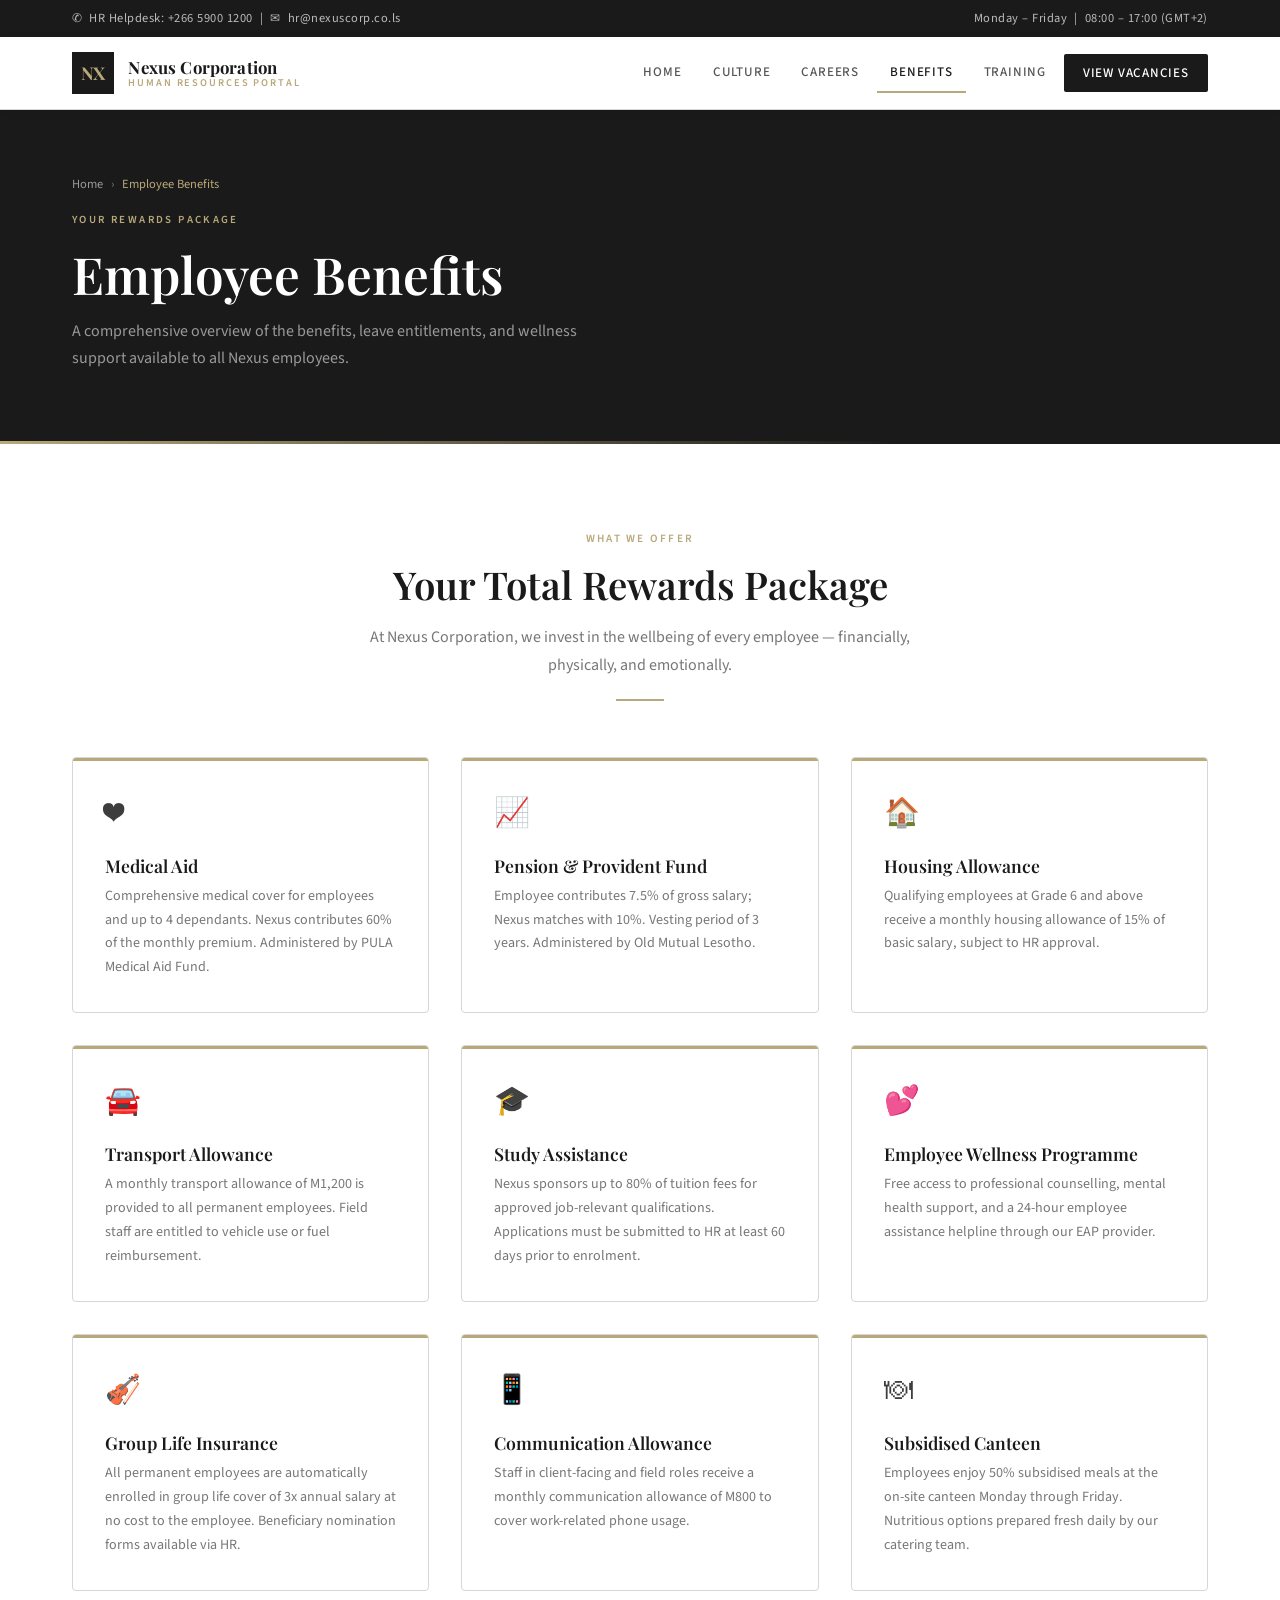
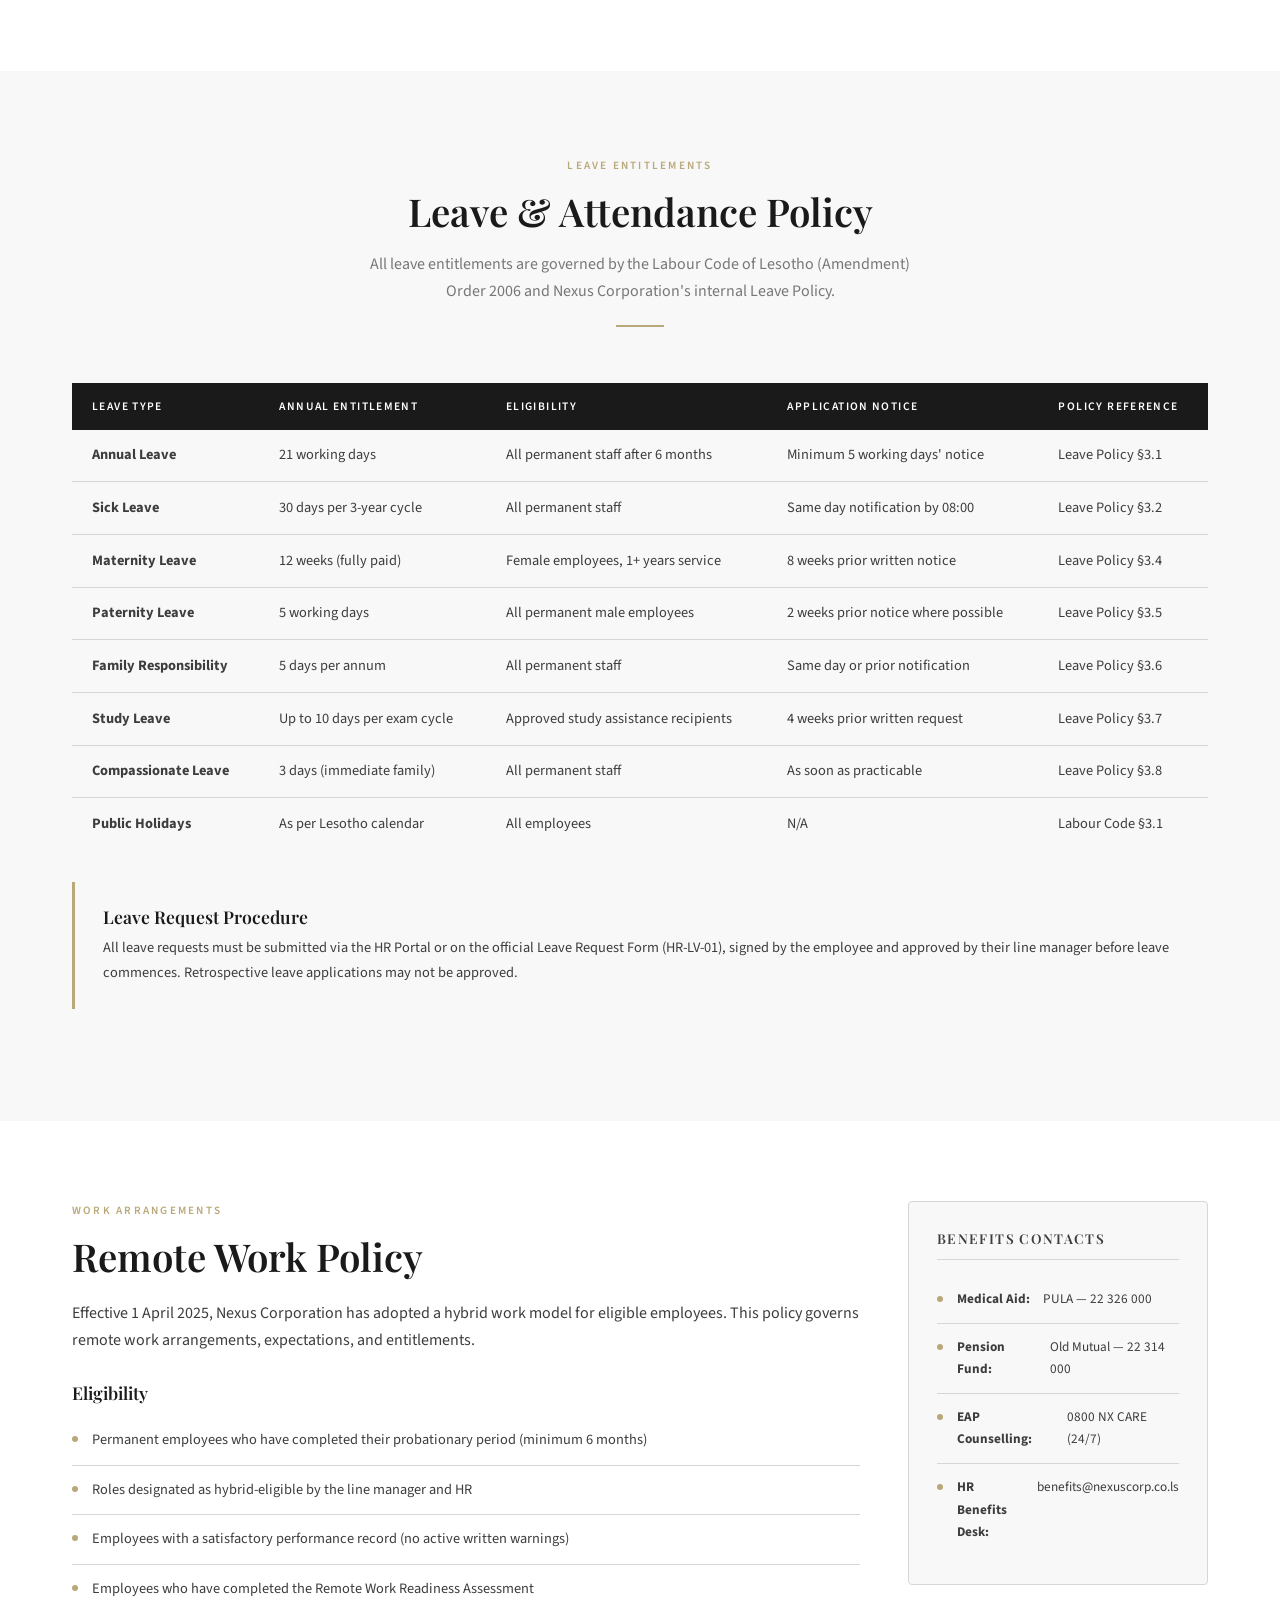
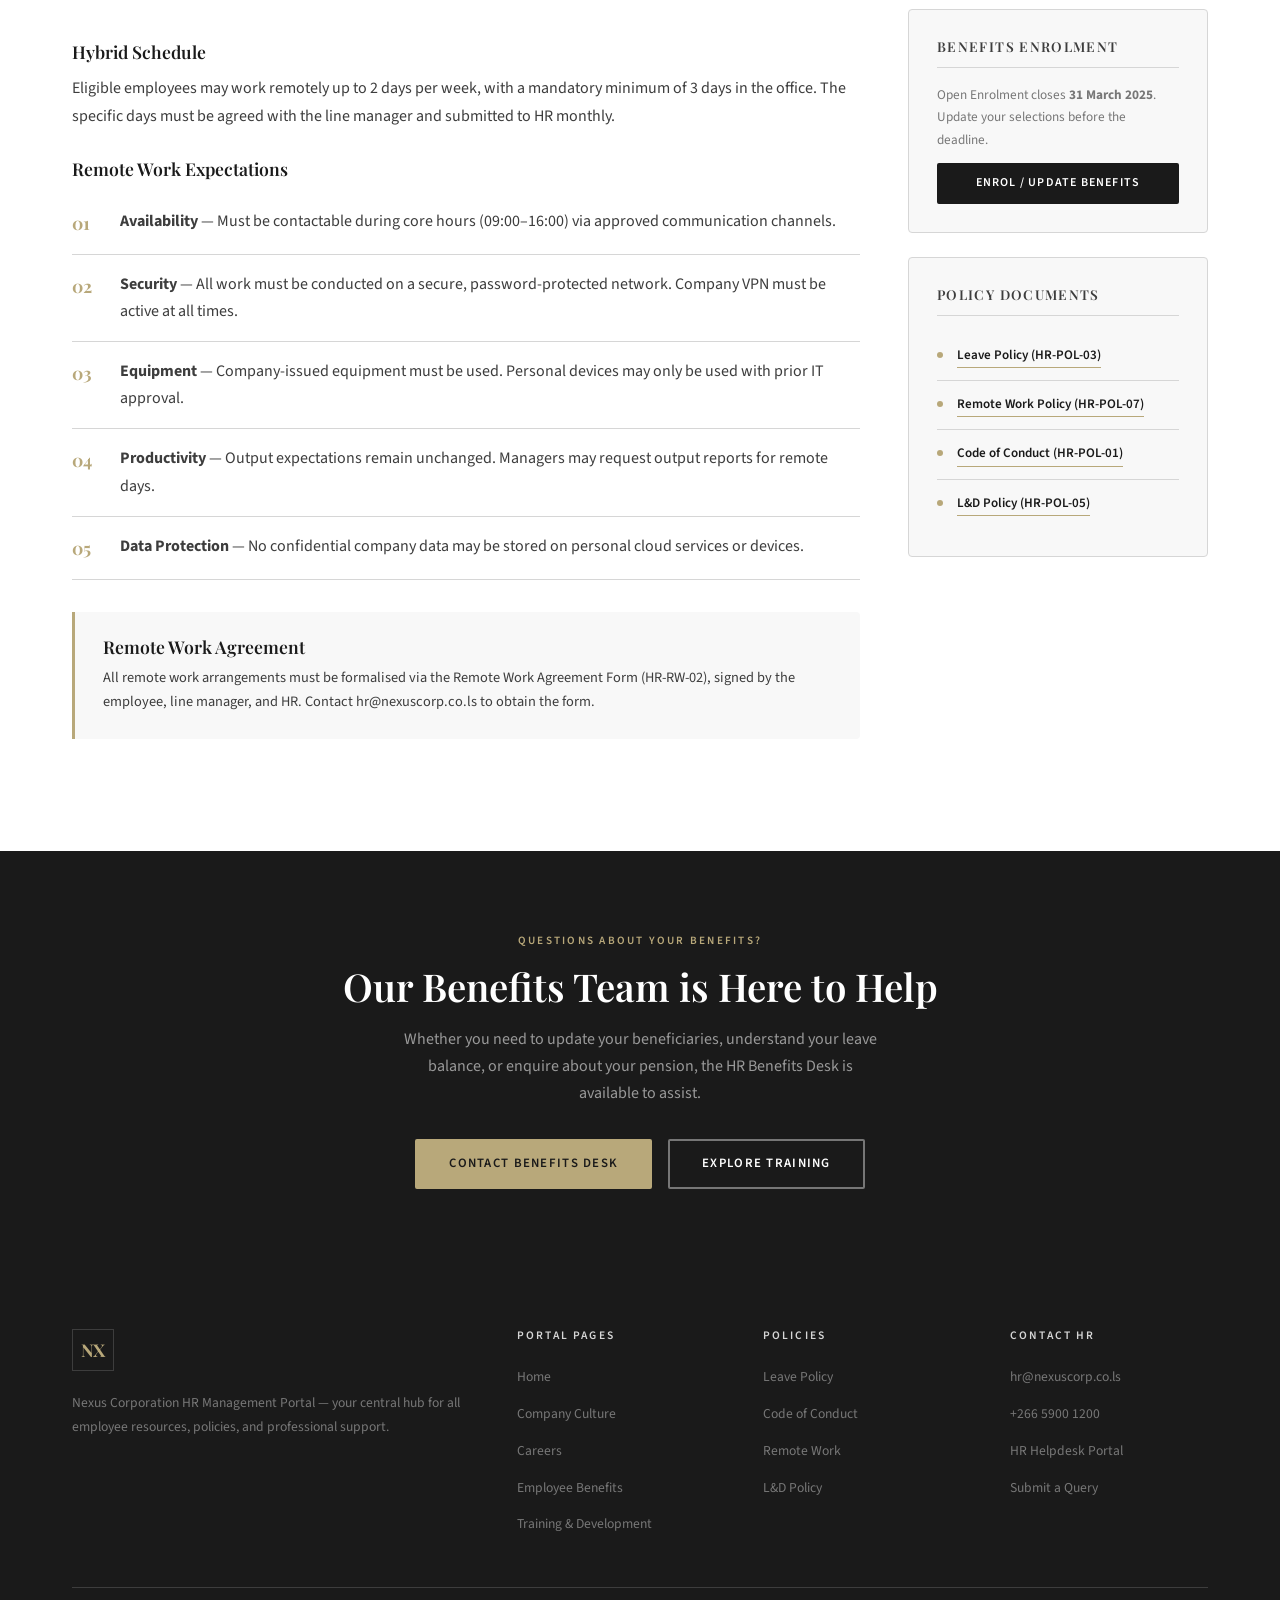
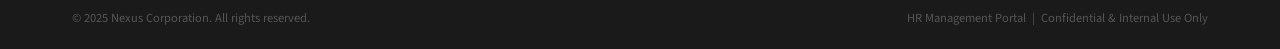
==== benefits.html @ 18fb72d0 "Add files via upload" ====
<!DOCTYPE html>
<html lang="en">
<head>
  <meta charset="UTF-8" />
  <meta name="viewport" content="width=device-width, initial-scale=1.0" />
  <title>Employee Benefits — Nexus HR Management Portal</title>
  <link rel="stylesheet" href="style.css" />
</head>
<body>

  <div class="top-bar">
    <div class="container">
      <span>&#9990; &nbsp;HR Helpdesk: +266 5900 1200 &nbsp;|&nbsp; &#9993; &nbsp;hr@nexuscorp.co.ls</span>
      <span>Monday – Friday &nbsp;|&nbsp; 08:00 – 17:00 (GMT+2)</span>
    </div>
  </div>

  <nav class="navbar">
    <div class="container">
      <a href="index.html" class="logo">
        <div class="logo-mark"><span>NX</span></div>
        <div class="logo-text">
          <span class="company">Nexus Corporation</span>
          <span class="portal">Human Resources Portal</span>
        </div>
      </a>
      <div class="nav-links">
        <a href="index.html">Home</a>
        <a href="culture.html">Culture</a>
        <a href="careers.html">Careers</a>
        <a href="benefits.html" class="active">Benefits</a>
        <a href="training.html">Training</a>
        <a href="careers.html" class="nav-cta">View Vacancies</a>
      </div>
    </div>
  </nav>

  <!-- Page Banner -->
  <div class="page-banner">
    <div class="container">
      <nav class="breadcrumb">
        <a href="index.html">Home</a>
        <span>&#8250;</span>
        <span style="color:var(--gold);">Employee Benefits</span>
      </nav>
      <span class="overline">Your Rewards Package</span>
      <h1>Employee Benefits</h1>
      <p>A comprehensive overview of the benefits, leave entitlements, and wellness support available to all Nexus employees.</p>
    </div>
  </div>

  <!-- Benefits Overview -->
  <section class="section">
    <div class="container">
      <div class="section-header">
        <span class="overline">What We Offer</span>
        <h2>Your Total Rewards Package</h2>
        <p>At Nexus Corporation, we invest in the wellbeing of every employee — financially, physically, and emotionally.</p>
        <div class="divider"></div>
      </div>
      <div class="grid-3">
        <div class="benefit-card">
          <span class="benefit-icon">&#10084;&#65039;</span>
          <h4>Medical Aid</h4>
          <p>Comprehensive medical cover for employees and up to 4 dependants. Nexus contributes 60% of the monthly premium. Administered by PULA Medical Aid Fund.</p>
        </div>
        <div class="benefit-card">
          <span class="benefit-icon">&#128200;</span>
          <h4>Pension &amp; Provident Fund</h4>
          <p>Employee contributes 7.5% of gross salary; Nexus matches with 10%. Vesting period of 3 years. Administered by Old Mutual Lesotho.</p>
        </div>
        <div class="benefit-card">
          <span class="benefit-icon">&#127968;</span>
          <h4>Housing Allowance</h4>
          <p>Qualifying employees at Grade 6 and above receive a monthly housing allowance of 15% of basic salary, subject to HR approval.</p>
        </div>
        <div class="benefit-card">
          <span class="benefit-icon">&#128664;</span>
          <h4>Transport Allowance</h4>
          <p>A monthly transport allowance of M1,200 is provided to all permanent employees. Field staff are entitled to vehicle use or fuel reimbursement.</p>
        </div>
        <div class="benefit-card">
          <span class="benefit-icon">&#127891;</span>
          <h4>Study Assistance</h4>
          <p>Nexus sponsors up to 80% of tuition fees for approved job-relevant qualifications. Applications must be submitted to HR at least 60 days prior to enrolment.</p>
        </div>
        <div class="benefit-card">
          <span class="benefit-icon">&#128149;</span>
          <h4>Employee Wellness Programme</h4>
          <p>Free access to professional counselling, mental health support, and a 24-hour employee assistance helpline through our EAP provider.</p>
        </div>
        <div class="benefit-card">
          <span class="benefit-icon">&#127931;</span>
          <h4>Group Life Insurance</h4>
          <p>All permanent employees are automatically enrolled in group life cover of 3x annual salary at no cost to the employee. Beneficiary nomination forms available via HR.</p>
        </div>
        <div class="benefit-card">
          <span class="benefit-icon">&#128241;</span>
          <h4>Communication Allowance</h4>
          <p>Staff in client-facing and field roles receive a monthly communication allowance of M800 to cover work-related phone usage.</p>
        </div>
        <div class="benefit-card">
          <span class="benefit-icon">&#127869;</span>
          <h4>Subsidised Canteen</h4>
          <p>Employees enjoy 50% subsidised meals at the on-site canteen Monday through Friday. Nutritious options prepared fresh daily by our catering team.</p>
        </div>
      </div>
    </div>
  </section>

  <!-- Leave Policy -->
  <section class="section section--grey" id="leave">
    <div class="container">
      <div class="section-header">
        <span class="overline">Leave Entitlements</span>
        <h2>Leave &amp; Attendance Policy</h2>
        <p>All leave entitlements are governed by the Labour Code of Lesotho (Amendment) Order 2006 and Nexus Corporation's internal Leave Policy.</p>
        <div class="divider"></div>
      </div>
      <div style="overflow-x:auto;">
        <table>
          <thead>
            <tr>
              <th>Leave Type</th>
              <th>Annual Entitlement</th>
              <th>Eligibility</th>
              <th>Application Notice</th>
              <th>Policy Reference</th>
            </tr>
          </thead>
          <tbody>
            <tr>
              <td><strong>Annual Leave</strong></td>
              <td>21 working days</td>
              <td>All permanent staff after 6 months</td>
              <td>Minimum 5 working days' notice</td>
              <td>Leave Policy §3.1</td>
            </tr>
            <tr>
              <td><strong>Sick Leave</strong></td>
              <td>30 days per 3-year cycle</td>
              <td>All permanent staff</td>
              <td>Same day notification by 08:00</td>
              <td>Leave Policy §3.2</td>
            </tr>
            <tr>
              <td><strong>Maternity Leave</strong></td>
              <td>12 weeks (fully paid)</td>
              <td>Female employees, 1+ years service</td>
              <td>8 weeks prior written notice</td>
              <td>Leave Policy §3.4</td>
            </tr>
            <tr>
              <td><strong>Paternity Leave</strong></td>
              <td>5 working days</td>
              <td>All permanent male employees</td>
              <td>2 weeks prior notice where possible</td>
              <td>Leave Policy §3.5</td>
            </tr>
            <tr>
              <td><strong>Family Responsibility</strong></td>
              <td>5 days per annum</td>
              <td>All permanent staff</td>
              <td>Same day or prior notification</td>
              <td>Leave Policy §3.6</td>
            </tr>
            <tr>
              <td><strong>Study Leave</strong></td>
              <td>Up to 10 days per exam cycle</td>
              <td>Approved study assistance recipients</td>
              <td>4 weeks prior written request</td>
              <td>Leave Policy §3.7</td>
            </tr>
            <tr>
              <td><strong>Compassionate Leave</strong></td>
              <td>3 days (immediate family)</td>
              <td>All permanent staff</td>
              <td>As soon as practicable</td>
              <td>Leave Policy §3.8</td>
            </tr>
            <tr>
              <td><strong>Public Holidays</strong></td>
              <td>As per Lesotho calendar</td>
              <td>All employees</td>
              <td>N/A</td>
              <td>Labour Code §3.1</td>
            </tr>
          </tbody>
        </table>
      </div>

      <div class="info-box">
        <h4>Leave Request Procedure</h4>
        <p>All leave requests must be submitted via the HR Portal or on the official Leave Request Form (HR-LV-01), signed by the employee and approved by their line manager before leave commences. Retrospective leave applications may not be approved.</p>
      </div>
    </div>
  </section>

  <!-- Remote Work Policy -->
  <section class="section" id="remote">
    <div class="container">
      <div class="layout-sidebar">
        <div>
          <span class="overline" style="font-size:0.7rem;font-weight:600;letter-spacing:0.2em;text-transform:uppercase;color:var(--gold);display:block;margin-bottom:0.75rem;">Work Arrangements</span>
          <h2 style="margin-bottom:1.25rem;">Remote Work Policy</h2>
          <p>Effective 1 April 2025, Nexus Corporation has adopted a hybrid work model for eligible employees. This policy governs remote work arrangements, expectations, and entitlements.</p>

          <h3 style="font-size:1.1rem;margin:1.75rem 0 0.75rem;">Eligibility</h3>
          <ul class="styled-list" style="margin-bottom:1.5rem;">
            <li>Permanent employees who have completed their probationary period (minimum 6 months)</li>
            <li>Roles designated as hybrid-eligible by the line manager and HR</li>
            <li>Employees with a satisfactory performance record (no active written warnings)</li>
            <li>Employees who have completed the Remote Work Readiness Assessment</li>
          </ul>

          <h3 style="font-size:1.1rem;margin:1.75rem 0 0.75rem;">Hybrid Schedule</h3>
          <p>Eligible employees may work remotely up to 2 days per week, with a mandatory minimum of 3 days in the office. The specific days must be agreed with the line manager and submitted to HR monthly.</p>

          <h3 style="font-size:1.1rem;margin:1.75rem 0 0.75rem;">Remote Work Expectations</h3>
          <ol class="numbered-list">
            <li><div><strong>Availability</strong> — Must be contactable during core hours (09:00–16:00) via approved communication channels.</div></li>
            <li><div><strong>Security</strong> — All work must be conducted on a secure, password-protected network. Company VPN must be active at all times.</div></li>
            <li><div><strong>Equipment</strong> — Company-issued equipment must be used. Personal devices may only be used with prior IT approval.</div></li>
            <li><div><strong>Productivity</strong> — Output expectations remain unchanged. Managers may request output reports for remote days.</div></li>
            <li><div><strong>Data Protection</strong> — No confidential company data may be stored on personal cloud services or devices.</div></li>
          </ol>

          <div class="info-box">
            <h4>Remote Work Agreement</h4>
            <p>All remote work arrangements must be formalised via the Remote Work Agreement Form (HR-RW-02), signed by the employee, line manager, and HR. Contact hr@nexuscorp.co.ls to obtain the form.</p>
          </div>
        </div>

        <div>
          <div class="sidebar-card" style="margin-bottom:1.5rem;">
            <h4>Benefits Contacts</h4>
            <ul class="styled-list">
              <li style="font-size:0.83rem;"><strong>Medical Aid:</strong> PULA — 22 326 000</li>
              <li style="font-size:0.83rem;"><strong>Pension Fund:</strong> Old Mutual — 22 314 000</li>
              <li style="font-size:0.83rem;"><strong>EAP Counselling:</strong> 0800 NX CARE (24/7)</li>
              <li style="font-size:0.83rem;"><strong>HR Benefits Desk:</strong> benefits@nexuscorp.co.ls</li>
            </ul>
          </div>

          <div class="sidebar-card" style="margin-bottom:1.5rem;">
            <h4>Benefits Enrolment</h4>
            <p style="font-size:0.83rem;color:var(--text-muted);margin-bottom:0.75rem;">Open Enrolment closes <strong>31 March 2025</strong>. Update your selections before the deadline.</p>
            <a href="mailto:benefits@nexuscorp.co.ls" class="btn btn-dark btn-sm" style="width:100%;justify-content:center;">Enrol / Update Benefits</a>
          </div>

          <div class="sidebar-card">
            <h4>Policy Documents</h4>
            <ul class="styled-list">
              <li><a href="#leave" class="policy-link" style="font-size:0.82rem;">Leave Policy (HR-POL-03)</a></li>
              <li><a href="#remote" class="policy-link" style="font-size:0.82rem;">Remote Work Policy (HR-POL-07)</a></li>
              <li><a href="culture.html" class="policy-link" style="font-size:0.82rem;">Code of Conduct (HR-POL-01)</a></li>
              <li><a href="training.html" class="policy-link" style="font-size:0.82rem;">L&amp;D Policy (HR-POL-05)</a></li>
            </ul>
          </div>
        </div>
      </div>
    </div>
  </section>

  <!-- CTA -->
  <section class="section section--dark">
    <div class="container" style="text-align:center;">
      <span style="font-size:0.7rem;font-weight:600;letter-spacing:0.2em;text-transform:uppercase;color:var(--gold);display:block;margin-bottom:0.75rem;">Questions About Your Benefits?</span>
      <h2 style="color:var(--white);margin-bottom:1rem;">Our Benefits Team is Here to Help</h2>
      <p style="max-width:480px;margin:0 auto 2rem;color:var(--grey-400);">
        Whether you need to update your beneficiaries, understand your leave balance, or enquire about your pension, the HR Benefits Desk is available to assist.
      </p>
      <div style="display:flex;gap:1rem;justify-content:center;flex-wrap:wrap;">
        <a href="mailto:benefits@nexuscorp.co.ls" class="btn btn-primary">Contact Benefits Desk</a>
        <a href="training.html" class="btn btn-outline">Explore Training</a>
      </div>
    </div>
  </section>

  <!-- Footer -->
  <footer>
    <div class="container">
      <div class="footer-top">
        <div class="footer-brand">
          <div class="logo-mark"><span>NX</span></div>
          <p>Nexus Corporation HR Management Portal — your central hub for all employee resources, policies, and professional support.</p>
        </div>
        <div class="footer-col">
          <h5>Portal Pages</h5>
          <ul>
            <li><a href="index.html">Home</a></li>
            <li><a href="culture.html">Company Culture</a></li>
            <li><a href="careers.html">Careers</a></li>
            <li><a href="benefits.html">Employee Benefits</a></li>
            <li><a href="training.html">Training &amp; Development</a></li>
          </ul>
        </div>
        <div class="footer-col">
          <h5>Policies</h5>
          <ul>
            <li><a href="benefits.html">Leave Policy</a></li>
            <li><a href="culture.html">Code of Conduct</a></li>
            <li><a href="benefits.html">Remote Work</a></li>
            <li><a href="training.html">L&amp;D Policy</a></li>
          </ul>
        </div>
        <div class="footer-col">
          <h5>Contact HR</h5>
          <ul>
            <li><a href="mailto:hr@nexuscorp.co.ls">hr@nexuscorp.co.ls</a></li>
            <li><a href="tel:+26659001200">+266 5900 1200</a></li>
            <li><a href="#">HR Helpdesk Portal</a></li>
            <li><a href="#">Submit a Query</a></li>
          </ul>
        </div>
      </div>
      <div class="footer-bottom">
        <span>&copy; 2025 Nexus Corporation. All rights reserved.</span>
        <span>HR Management Portal &nbsp;|&nbsp; Confidential &amp; Internal Use Only</span>
      </div>
    </div>
  </footer>

</body>
</html>
---- style.css ----
/* ============================================================
   NEXUS HR MANAGEMENT PORTAL — Global Stylesheet
   Theme: Formal Corporate | Dark Grey & Silver
   ============================================================ */

@import url('https://fonts.googleapis.com/css2?family=Playfair+Display:wght@400;600;700&family=Source+Sans+3:wght@300;400;500;600&display=swap');

/* ── CSS Variables ─────────────────────────────────────────── */
:root {
  --grey-900: #1a1a1a;
  --grey-800: #2c2c2c;
  --grey-700: #3d3d3d;
  --grey-600: #555555;
  --grey-500: #777777;
  --grey-400: #999999;
  --grey-300: #bbbbbb;
  --grey-200: #d6d6d6;
  --grey-100: #f0f0f0;
  --grey-50:  #f8f8f8;

  --accent:        #8a8a8a;
  --accent-light:  #c0c0c0;
  --gold:          #b8a87a;
  --gold-light:    #d4c99e;

  --white: #ffffff;
  --text-dark:  #1a1a1a;
  --text-body:  #3d3d3d;
  --text-muted: #777777;

  --nav-height: 72px;
  --border: 1px solid #d6d6d6;
  --border-dark: 1px solid #3d3d3d;
  --shadow-sm: 0 2px 8px rgba(0,0,0,0.08);
  --shadow-md: 0 4px 20px rgba(0,0,0,0.12);
  --shadow-lg: 0 8px 40px rgba(0,0,0,0.16);

  --radius: 2px;
  --radius-md: 4px;

  --font-display: 'Playfair Display', Georgia, serif;
  --font-body: 'Source Sans 3', 'Segoe UI', sans-serif;

  --transition: 0.25s ease;
}

/* ── Reset & Base ───────────────────────────────────────────── */
*, *::before, *::after { box-sizing: border-box; margin: 0; padding: 0; }

html { scroll-behavior: smooth; font-size: 16px; }

body {
  font-family: var(--font-body);
  color: var(--text-body);
  background: var(--white);
  line-height: 1.7;
  -webkit-font-smoothing: antialiased;
}

img { max-width: 100%; height: auto; display: block; }
a  { color: inherit; text-decoration: none; }
ul, ol { list-style: none; }

/* ── Typography ─────────────────────────────────────────────── */
h1, h2, h3, h4, h5 {
  font-family: var(--font-display);
  color: var(--grey-900);
  line-height: 1.25;
  font-weight: 600;
}
h1 { font-size: clamp(2rem, 4vw, 3.2rem); }
h2 { font-size: clamp(1.6rem, 3vw, 2.4rem); }
h3 { font-size: clamp(1.2rem, 2vw, 1.6rem); }
h4 { font-size: 1.1rem; }

p { margin-bottom: 1rem; color: var(--text-body); }

.lead {
  font-size: 1.15rem;
  color: var(--text-muted);
  font-weight: 300;
  line-height: 1.8;
}

/* ── Layout Utilities ───────────────────────────────────────── */
.container {
  max-width: 1200px;
  margin: 0 auto;
  padding: 0 2rem;
}

.section {
  padding: 80px 0;
}

.section--grey {
  background: var(--grey-50);
}

.section--dark {
  background: var(--grey-900);
  color: var(--white);
}

.section--dark h1,
.section--dark h2,
.section--dark h3,
.section--dark h4 {
  color: var(--white);
}

.section--dark p { color: var(--grey-300); }

.grid-2 { display: grid; grid-template-columns: 1fr 1fr; gap: 3rem; align-items: center; }
.grid-3 { display: grid; grid-template-columns: repeat(3, 1fr); gap: 2rem; }
.grid-4 { display: grid; grid-template-columns: repeat(4, 1fr); gap: 1.5rem; }

.flex { display: flex; }
.flex-center { display: flex; align-items: center; justify-content: center; }
.flex-between { display: flex; align-items: center; justify-content: space-between; }
.flex-col { flex-direction: column; }
.gap-1 { gap: 1rem; }
.gap-2 { gap: 2rem; }

/* ── Section Headers ────────────────────────────────────────── */
.section-header {
  text-align: center;
  margin-bottom: 3.5rem;
}

.section-header .overline {
  display: inline-block;
  font-size: 0.7rem;
  font-weight: 600;
  letter-spacing: 0.2em;
  text-transform: uppercase;
  color: var(--gold);
  margin-bottom: 0.75rem;
}

.section-header h2 { margin-bottom: 1rem; }

.section-header p {
  max-width: 560px;
  margin: 0 auto;
  color: var(--text-muted);
}

.divider {
  width: 48px;
  height: 2px;
  background: var(--gold);
  margin: 1.25rem auto 0;
}

/* ── Top Bar ────────────────────────────────────────────────── */
.top-bar {
  background: var(--grey-900);
  color: var(--grey-300);
  font-size: 0.78rem;
  letter-spacing: 0.04em;
  padding: 8px 0;
}

.top-bar .container {
  display: flex;
  justify-content: space-between;
  align-items: center;
}

.top-bar a {
  color: var(--grey-300);
  transition: color var(--transition);
}
.top-bar a:hover { color: var(--gold); }

/* ── Navigation ─────────────────────────────────────────────── */
.navbar {
  background: var(--white);
  border-bottom: var(--border);
  position: sticky;
  top: 0;
  z-index: 1000;
  box-shadow: var(--shadow-sm);
}

.navbar .container {
  display: flex;
  align-items: center;
  justify-content: space-between;
  height: var(--nav-height);
}

.logo {
  display: flex;
  align-items: center;
  gap: 0.9rem;
}

.logo-mark {
  width: 42px;
  height: 42px;
  background: var(--grey-900);
  display: flex;
  align-items: center;
  justify-content: center;
  flex-shrink: 0;
}

.logo-mark span {
  font-family: var(--font-display);
  font-size: 1.1rem;
  font-weight: 700;
  color: var(--gold);
  letter-spacing: -0.02em;
}

.logo-text {
  display: flex;
  flex-direction: column;
  line-height: 1.1;
}

.logo-text .company {
  font-family: var(--font-display);
  font-size: 1.05rem;
  font-weight: 700;
  color: var(--grey-900);
  letter-spacing: 0.01em;
}

.logo-text .portal {
  font-size: 0.65rem;
  font-weight: 600;
  letter-spacing: 0.18em;
  text-transform: uppercase;
  color: var(--gold);
}

.nav-links {
  display: flex;
  align-items: center;
  gap: 0.25rem;
}

.nav-links a {
  font-size: 0.82rem;
  font-weight: 500;
  letter-spacing: 0.06em;
  text-transform: uppercase;
  color: var(--grey-600);
  padding: 0.45rem 0.85rem;
  border-bottom: 2px solid transparent;
  transition: color var(--transition), border-color var(--transition);
}

.nav-links a:hover,
.nav-links a.active {
  color: var(--grey-900);
  border-bottom-color: var(--gold);
}

.nav-cta {
  background: var(--grey-900) !important;
  color: var(--white) !important;
  padding: 0.5rem 1.2rem !important;
  border: none !important;
  border-radius: var(--radius) !important;
  transition: background var(--transition) !important;
}
.nav-cta:hover { background: var(--grey-700) !important; }

/* ── Hero ───────────────────────────────────────────────────── */
.hero {
  background: var(--grey-900);
  position: relative;
  overflow: hidden;
  padding: 100px 0 90px;
}

.hero::before {
  content: '';
  position: absolute;
  inset: 0;
  background: linear-gradient(135deg, rgba(184,168,122,0.08) 0%, transparent 60%);
  pointer-events: none;
}

.hero-grid {
  display: grid;
  grid-template-columns: 1fr 1fr;
  gap: 4rem;
  align-items: center;
}

.hero-tag {
  display: inline-flex;
  align-items: center;
  gap: 0.6rem;
  font-size: 0.7rem;
  font-weight: 600;
  letter-spacing: 0.2em;
  text-transform: uppercase;
  color: var(--gold);
  margin-bottom: 1.5rem;
}

.hero-tag::before {
  content: '';
  display: block;
  width: 24px;
  height: 1px;
  background: var(--gold);
}

.hero h1 { color: var(--white); margin-bottom: 1.25rem; }

.hero .lead {
  color: var(--grey-400);
  margin-bottom: 2.5rem;
}

.hero-actions {
  display: flex;
  gap: 1rem;
  flex-wrap: wrap;
}

.hero-stats {
  display: grid;
  grid-template-columns: 1fr 1fr;
  gap: 1.5px;
  background: var(--grey-700);
}

.stat-box {
  background: var(--grey-800);
  padding: 2rem;
  text-align: center;
}

.stat-box .number {
  font-family: var(--font-display);
  font-size: 2.4rem;
  font-weight: 700;
  color: var(--gold);
  line-height: 1;
  margin-bottom: 0.4rem;
}

.stat-box .label {
  font-size: 0.72rem;
  font-weight: 600;
  letter-spacing: 0.12em;
  text-transform: uppercase;
  color: var(--grey-400);
}

/* ── Buttons ────────────────────────────────────────────────── */
.btn {
  display: inline-flex;
  align-items: center;
  gap: 0.5rem;
  padding: 0.75rem 2rem;
  font-family: var(--font-body);
  font-size: 0.8rem;
  font-weight: 600;
  letter-spacing: 0.1em;
  text-transform: uppercase;
  border: 2px solid transparent;
  cursor: pointer;
  transition: all var(--transition);
  border-radius: var(--radius);
  text-decoration: none;
}

.btn-primary {
  background: var(--gold);
  color: var(--grey-900);
  border-color: var(--gold);
}
.btn-primary:hover {
  background: var(--gold-light);
  border-color: var(--gold-light);
}

.btn-outline {
  background: transparent;
  color: var(--white);
  border-color: rgba(255,255,255,0.4);
}
.btn-outline:hover {
  border-color: var(--white);
  background: rgba(255,255,255,0.06);
}

.btn-dark {
  background: var(--grey-900);
  color: var(--white);
  border-color: var(--grey-900);
}
.btn-dark:hover { background: var(--grey-700); border-color: var(--grey-700); }

.btn-outline-dark {
  background: transparent;
  color: var(--grey-900);
  border-color: var(--grey-300);
}
.btn-outline-dark:hover {
  border-color: var(--grey-900);
}

.btn-sm {
  padding: 0.5rem 1.25rem;
  font-size: 0.75rem;
}

/* ── Cards ──────────────────────────────────────────────────── */
.card {
  background: var(--white);
  border: var(--border);
  border-radius: var(--radius-md);
  overflow: hidden;
  transition: box-shadow var(--transition), transform var(--transition);
}

.card:hover {
  box-shadow: var(--shadow-md);
  transform: translateY(-2px);
}

.card-body { padding: 1.75rem; }
.card-img { width: 100%; aspect-ratio: 16/9; object-fit: cover; }

/* ── Page Banner ────────────────────────────────────────────── */
.page-banner {
  background: var(--grey-900);
  padding: 64px 0 56px;
  position: relative;
  overflow: hidden;
}

.page-banner::after {
  content: '';
  position: absolute;
  bottom: 0; left: 0; right: 0;
  height: 3px;
  background: linear-gradient(90deg, var(--gold) 0%, transparent 70%);
}

.page-banner .overline {
  font-size: 0.68rem;
  font-weight: 600;
  letter-spacing: 0.22em;
  text-transform: uppercase;
  color: var(--gold);
  display: block;
  margin-bottom: 0.75rem;
}

.page-banner h1 { color: var(--white); margin-bottom: 0.75rem; }
.page-banner p { color: var(--grey-400); max-width: 520px; }

/* ── Tables ─────────────────────────────────────────────────── */
table {
  width: 100%;
  border-collapse: collapse;
  font-size: 0.9rem;
}
th {
  background: var(--grey-900);
  color: var(--white);
  padding: 0.85rem 1.25rem;
  text-align: left;
  font-family: var(--font-body);
  font-size: 0.72rem;
  font-weight: 600;
  letter-spacing: 0.12em;
  text-transform: uppercase;
}
td {
  padding: 0.85rem 1.25rem;
  border-bottom: var(--border);
  color: var(--text-body);
}
tr:last-child td { border-bottom: none; }
tr:hover td { background: var(--grey-50); }

/* ── Policy List Style ──────────────────────────────────────── */
.styled-list {
  list-style: none;
  padding: 0;
}

.styled-list li {
  display: flex;
  align-items: flex-start;
  gap: 0.85rem;
  padding: 0.75rem 0;
  border-bottom: var(--border);
  font-size: 0.9rem;
  color: var(--text-body);
}
.styled-list li:last-child { border-bottom: none; }

.styled-list li::before {
  content: '';
  display: block;
  width: 6px;
  height: 6px;
  border-radius: 50%;
  background: var(--gold);
  margin-top: 0.5rem;
  flex-shrink: 0;
}

.numbered-list {
  counter-reset: step;
  list-style: none;
  padding: 0;
}

.numbered-list li {
  counter-increment: step;
  display: flex;
  gap: 1.25rem;
  padding: 1rem 0;
  border-bottom: var(--border);
  align-items: flex-start;
}

.numbered-list li::before {
  content: counter(step, decimal-leading-zero);
  font-family: var(--font-display);
  font-size: 1.1rem;
  color: var(--gold);
  font-weight: 700;
  min-width: 28px;
  flex-shrink: 0;
}

/* ── Badge / Tag ────────────────────────────────────────────── */
.badge {
  display: inline-block;
  padding: 0.25rem 0.75rem;
  font-size: 0.68rem;
  font-weight: 600;
  letter-spacing: 0.1em;
  text-transform: uppercase;
  border-radius: 2px;
}

.badge-open { background: #e8f5e9; color: #2e7d32; }
.badge-closed { background: #fce4ec; color: #c62828; }
.badge-grey { background: var(--grey-100); color: var(--grey-600); }
.badge-gold { background: #fdf5e0; color: #7a6535; }

/* ── Staff Card ─────────────────────────────────────────────── */
.staff-card {
  background: var(--white);
  border: var(--border);
  border-radius: var(--radius-md);
  overflow: hidden;
  text-align: center;
  transition: box-shadow var(--transition), transform var(--transition);
}

.staff-card:hover {
  box-shadow: var(--shadow-md);
  transform: translateY(-3px);
}

.staff-card img {
  width: 100%;
  aspect-ratio: 1;
  object-fit: cover;
}

.staff-info {
  padding: 1.25rem;
  border-top: 3px solid var(--grey-900);
}

.staff-info h4 {
  font-size: 1rem;
  margin-bottom: 0.2rem;
}

.staff-info .role {
  font-size: 0.75rem;
  color: var(--gold);
  font-weight: 600;
  letter-spacing: 0.08em;
  text-transform: uppercase;
  margin-bottom: 0.1rem;
}

.staff-info .dept {
  font-size: 0.78rem;
  color: var(--text-muted);
}

/* ── Info Box ───────────────────────────────────────────────── */
.info-box {
  border-left: 3px solid var(--gold);
  background: var(--grey-50);
  padding: 1.5rem 1.75rem;
  margin: 2rem 0;
  border-radius: 0 var(--radius-md) var(--radius-md) 0;
}

.info-box h4 { margin-bottom: 0.5rem; }
.info-box p { margin: 0; font-size: 0.9rem; }

/* ── Benefit Card ───────────────────────────────────────────── */
.benefit-card {
  background: var(--white);
  border: var(--border);
  border-radius: var(--radius-md);
  padding: 2rem;
  position: relative;
  overflow: hidden;
  transition: box-shadow var(--transition), transform var(--transition);
}
.benefit-card:hover {
  box-shadow: var(--shadow-md);
  transform: translateY(-2px);
}

.benefit-card::before {
  content: '';
  position: absolute;
  top: 0; left: 0; right: 0;
  height: 3px;
  background: var(--gold);
}

.benefit-icon {
  font-size: 1.8rem;
  margin-bottom: 1rem;
  display: block;
}

.benefit-card h4 { margin-bottom: 0.5rem; }
.benefit-card p { font-size: 0.88rem; color: var(--text-muted); margin: 0; }

/* ── Training Track ─────────────────────────────────────────── */
.track-card {
  background: var(--white);
  border: var(--border);
  border-radius: var(--radius-md);
  overflow: hidden;
}

.track-header {
  background: var(--grey-900);
  padding: 1.5rem;
  color: var(--white);
}

.track-header .duration {
  font-size: 0.72rem;
  font-weight: 600;
  letter-spacing: 0.12em;
  text-transform: uppercase;
  color: var(--gold);
  margin-bottom: 0.5rem;
}

.track-body { padding: 1.5rem; }
.track-body p { font-size: 0.88rem; color: var(--text-muted); margin-bottom: 1rem; }

/* ── Video Wrapper ──────────────────────────────────────────── */
.video-wrapper {
  position: relative;
  padding-bottom: 56.25%;
  height: 0;
  overflow: hidden;
  border-radius: var(--radius-md);
  box-shadow: var(--shadow-lg);
}

.video-wrapper iframe {
  position: absolute;
  top: 0; left: 0;
  width: 100%;
  height: 100%;
  border: 0;
}

/* ── Culture Pillar ─────────────────────────────────────────── */
.pillar {
  padding: 2rem;
  border: var(--border);
  border-radius: var(--radius-md);
  position: relative;
  background: var(--white);
  transition: box-shadow var(--transition);
}
.pillar:hover { box-shadow: var(--shadow-sm); }

.pillar-num {
  font-family: var(--font-display);
  font-size: 3.5rem;
  font-weight: 700;
  color: var(--grey-100);
  position: absolute;
  top: 1rem; right: 1.5rem;
  line-height: 1;
}

.pillar h4 { margin-bottom: 0.5rem; }
.pillar p { font-size: 0.88rem; color: var(--text-muted); margin: 0; }

/* ── Footer ─────────────────────────────────────────────────── */
footer {
  background: var(--grey-900);
  color: var(--grey-400);
}

.footer-top {
  padding: 60px 0 40px;
  display: grid;
  grid-template-columns: 2fr 1fr 1fr 1fr;
  gap: 3rem;
  border-bottom: var(--border-dark);
}

.footer-brand .logo-mark {
  margin-bottom: 1.25rem;
  border: 1px solid var(--grey-700);
}

.footer-brand p {
  font-size: 0.85rem;
  color: var(--grey-500);
  line-height: 1.75;
}

.footer-col h5 {
  font-family: var(--font-body);
  font-size: 0.72rem;
  font-weight: 600;
  letter-spacing: 0.18em;
  text-transform: uppercase;
  color: var(--grey-200);
  margin-bottom: 1.25rem;
}

.footer-col ul { list-style: none; }
.footer-col ul li { margin-bottom: 0.6rem; }
.footer-col ul li a {
  font-size: 0.85rem;
  color: var(--grey-500);
  transition: color var(--transition);
}
.footer-col ul li a:hover { color: var(--gold); }

.footer-bottom {
  padding: 1.25rem 0;
  display: flex;
  justify-content: space-between;
  align-items: center;
  font-size: 0.78rem;
  color: var(--grey-600);
}

/* ── Breadcrumb ─────────────────────────────────────────────── */
.breadcrumb {
  display: flex;
  align-items: center;
  gap: 0.5rem;
  font-size: 0.78rem;
  color: var(--grey-400);
  margin-bottom: 1rem;
}
.breadcrumb a { color: var(--grey-400); }
.breadcrumb a:hover { color: var(--gold); }
.breadcrumb span { color: var(--grey-500); }

/* ── Announcement Banner ────────────────────────────────────── */
.announcement {
  background: var(--gold);
  color: var(--grey-900);
  text-align: center;
  padding: 0.65rem 1rem;
  font-size: 0.8rem;
  font-weight: 600;
  letter-spacing: 0.04em;
}

/* ── Policy Link ────────────────────────────────────────────── */
.policy-link {
  display: inline-flex;
  align-items: center;
  gap: 0.4rem;
  font-size: 0.85rem;
  font-weight: 600;
  color: var(--grey-900);
  border-bottom: 1px solid var(--gold);
  padding-bottom: 1px;
  transition: color var(--transition), border-color var(--transition);
}
.policy-link:hover { color: var(--gold); }

/* ── Sidebar Layout ─────────────────────────────────────────── */
.layout-sidebar {
  display: grid;
  grid-template-columns: 1fr 300px;
  gap: 3rem;
  align-items: start;
}

.sidebar-card {
  background: var(--grey-50);
  border: var(--border);
  border-radius: var(--radius-md);
  padding: 1.75rem;
}

.sidebar-card h4 {
  font-size: 0.85rem;
  font-weight: 600;
  letter-spacing: 0.1em;
  text-transform: uppercase;
  margin-bottom: 1rem;
  color: var(--grey-700);
  padding-bottom: 0.75rem;
  border-bottom: var(--border);
}

/* ── Responsive ─────────────────────────────────────────────── */
@media (max-width: 1024px) {
  .grid-4 { grid-template-columns: repeat(2, 1fr); }
  .footer-top { grid-template-columns: 1fr 1fr; }
}

@media (max-width: 768px) {
  .grid-2,
  .grid-3,
  .hero-grid {
    grid-template-columns: 1fr;
    gap: 2rem;
  }

  .nav-links { display: none; }
  .top-bar .container { flex-direction: column; gap: 0.3rem; text-align: center; }

  .hero { padding: 60px 0; }

  .layout-sidebar {
    grid-template-columns: 1fr;
  }

  .footer-top {
    grid-template-columns: 1fr;
    gap: 2rem;
  }

  .footer-bottom { flex-direction: column; gap: 0.5rem; text-align: center; }
}

@media (max-width: 480px) {
  .grid-4 { grid-template-columns: 1fr; }
  .container { padding: 0 1rem; }
  .section { padding: 50px 0; }
}
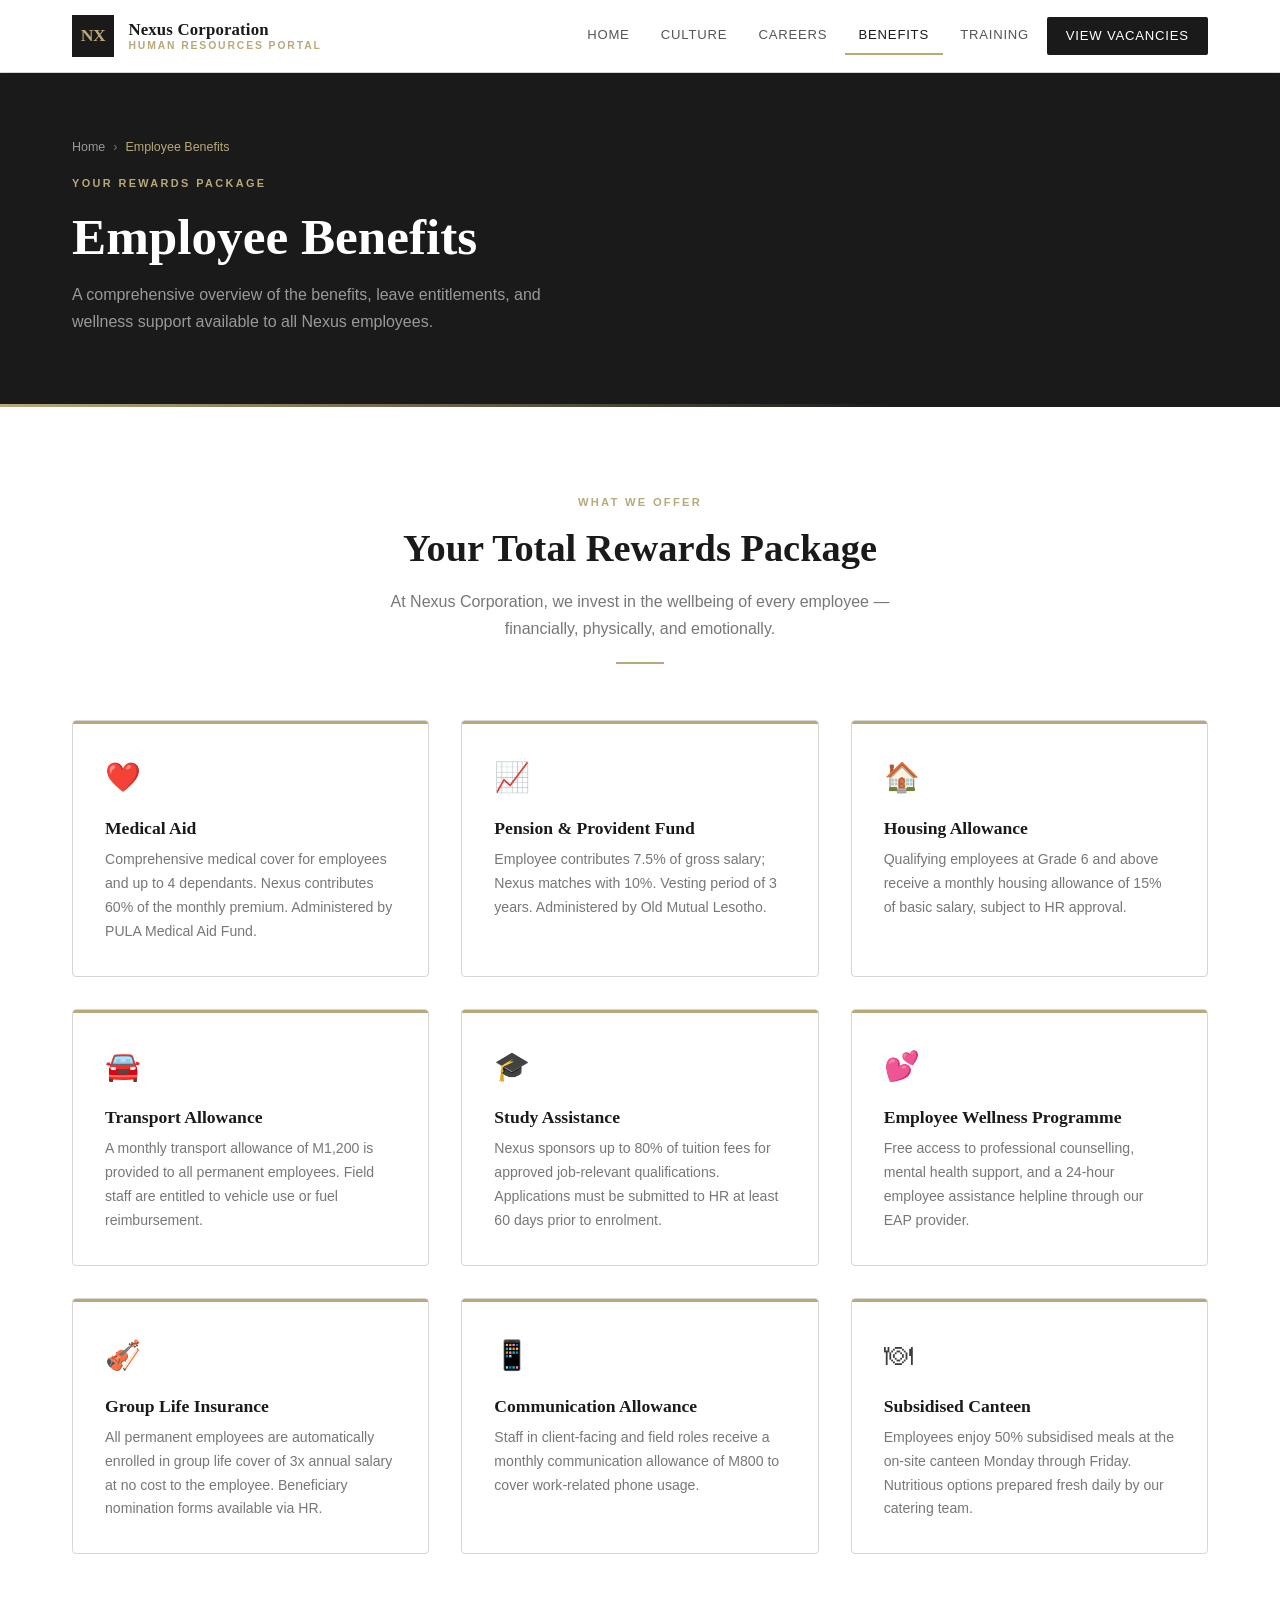
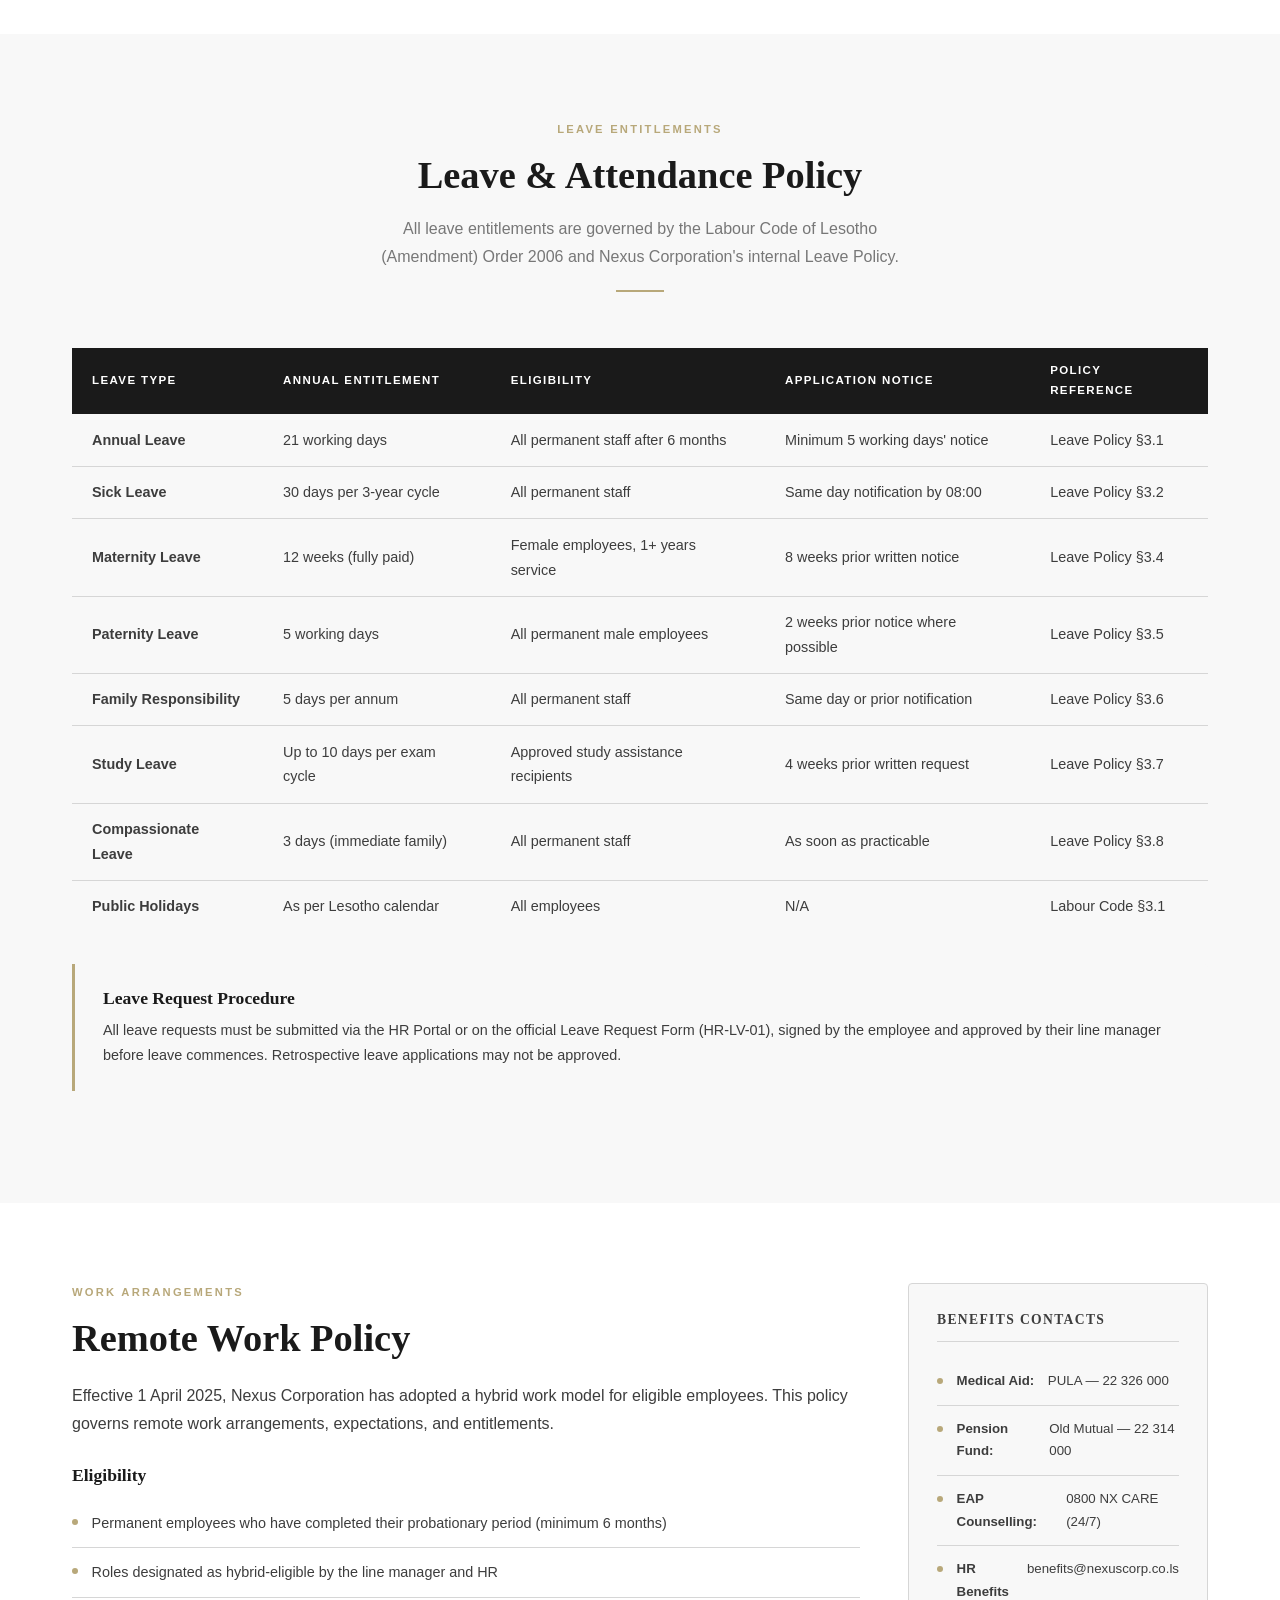
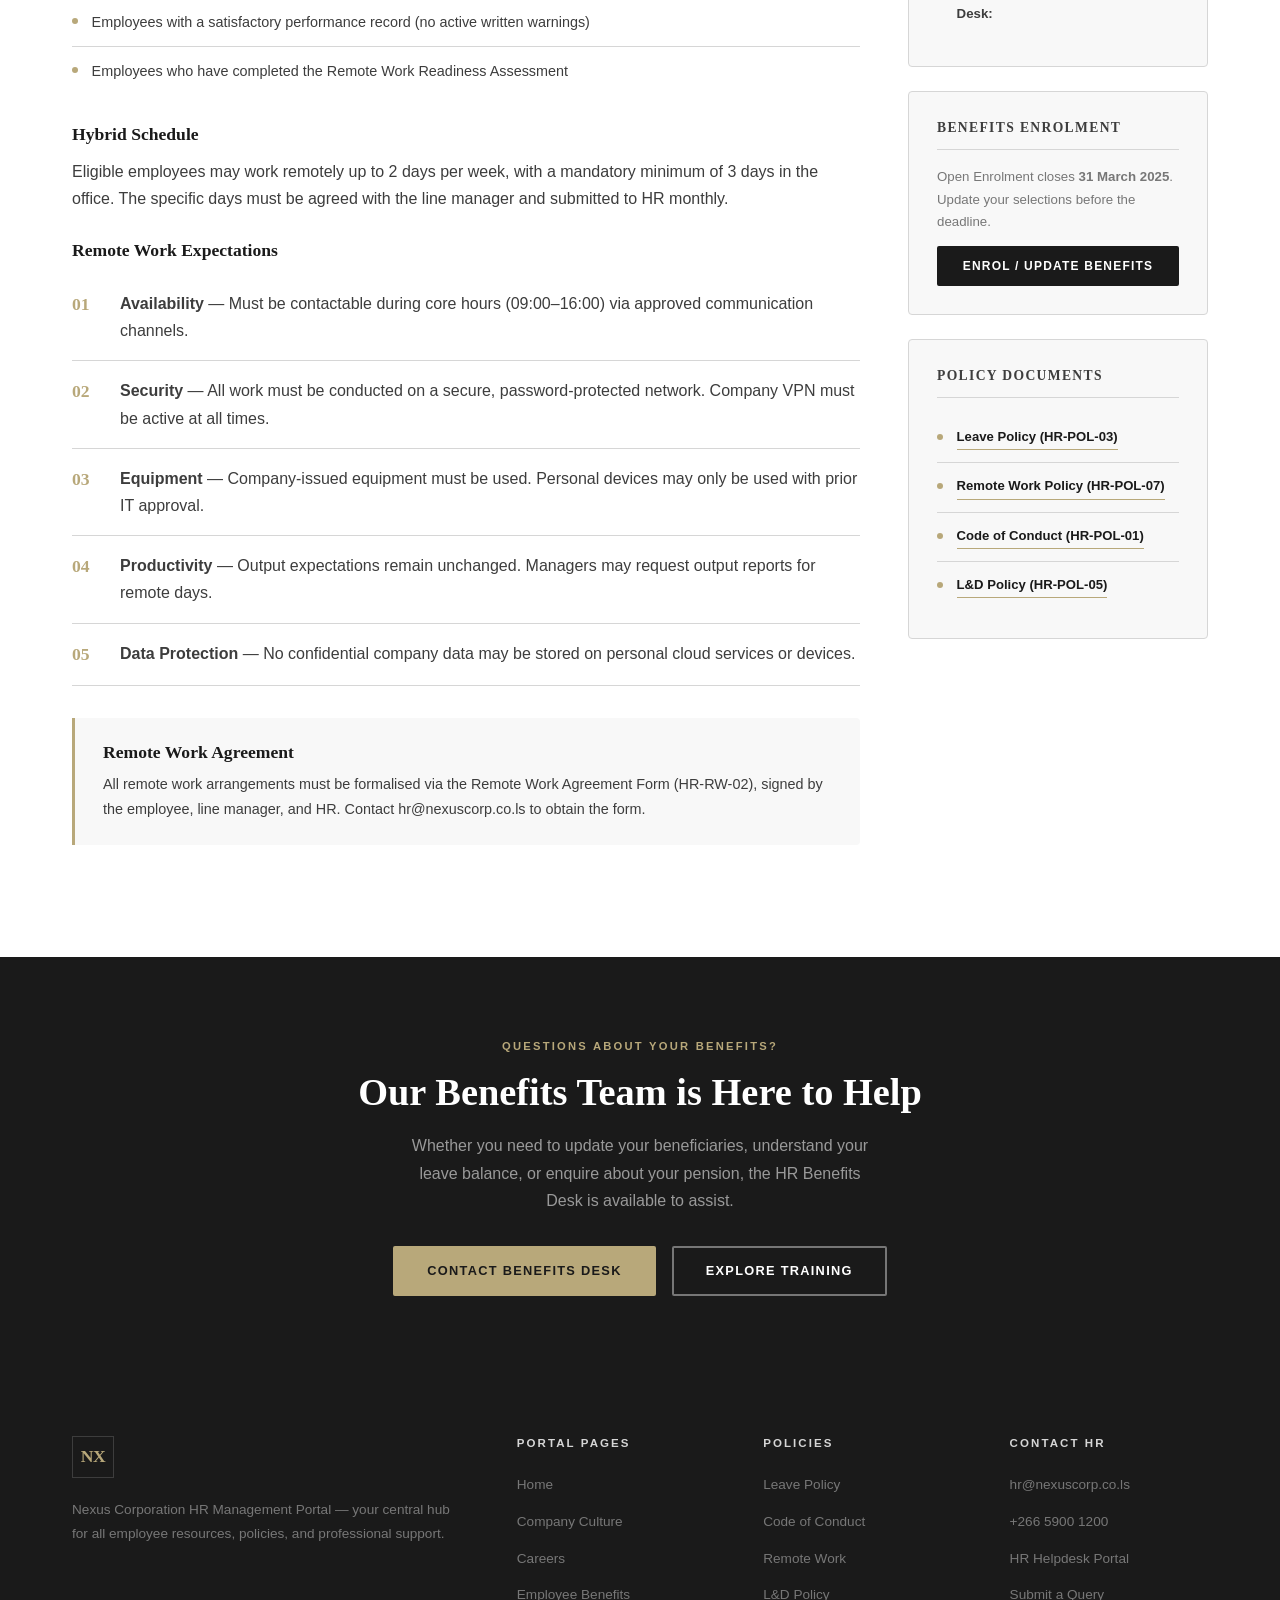
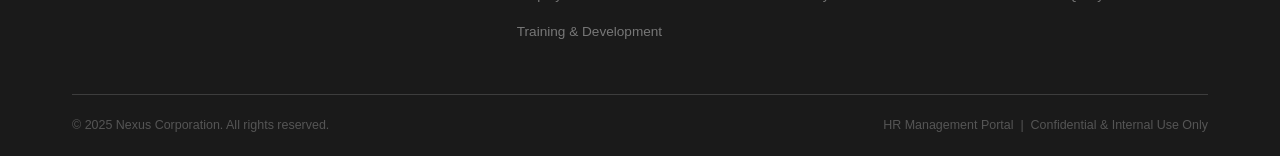
==== commit 80c11000: "Remove HR Helpdesk top bar from benefits page Removed the top bar containing HR contact information " ====
--- a/benefits.html
+++ b/benefits.html
@@ -7,13 +7,6 @@
   <link rel="stylesheet" href="style.css" />
 </head>
 <body>
-
-  <div class="top-bar">
-    <div class="container">
-      <span>&#9990; &nbsp;HR Helpdesk: +266 5900 1200 &nbsp;|&nbsp; &#9993; &nbsp;hr@nexuscorp.co.ls</span>
-      <span>Monday – Friday &nbsp;|&nbsp; 08:00 – 17:00 (GMT+2)</span>
-    </div>
-  </div>
 
   <nav class="navbar">
     <div class="container">
--- a/style.css
+++ b/style.css
@@ -1,11 +1,3 @@
-/* ============================================================
-   NEXUS HR MANAGEMENT PORTAL — Global Stylesheet
-   Theme: Formal Corporate | Dark Grey & Silver
-   ============================================================ */
-
-@import url('https://fonts.googleapis.com/css2?family=Playfair+Display:wght@400;600;700&family=Source+Sans+3:wght@300;400;500;600&display=swap');
-
-/* ── CSS Variables ─────────────────────────────────────────── */
 :root {
   --grey-900: #1a1a1a;
   --grey-800: #2c2c2c;
@@ -153,27 +145,6 @@
   margin: 1.25rem auto 0;
 }
 
-/* ── Top Bar ────────────────────────────────────────────────── */
-.top-bar {
-  background: var(--grey-900);
-  color: var(--grey-300);
-  font-size: 0.78rem;
-  letter-spacing: 0.04em;
-  padding: 8px 0;
-}
-
-.top-bar .container {
-  display: flex;
-  justify-content: space-between;
-  align-items: center;
-}
-
-.top-bar a {
-  color: var(--grey-300);
-  transition: color var(--transition);
-}
-.top-bar a:hover { color: var(--gold); }
-
 /* ── Navigation ─────────────────────────────────────────────── */
 .navbar {
   background: var(--white);
@@ -778,17 +749,6 @@
 .breadcrumb a:hover { color: var(--gold); }
 .breadcrumb span { color: var(--grey-500); }
 
-/* ── Announcement Banner ────────────────────────────────────── */
-.announcement {
-  background: var(--gold);
-  color: var(--grey-900);
-  text-align: center;
-  padding: 0.65rem 1rem;
-  font-size: 0.8rem;
-  font-weight: 600;
-  letter-spacing: 0.04em;
-}
-
 /* ── Policy Link ────────────────────────────────────────────── */
 .policy-link {
   display: inline-flex;
